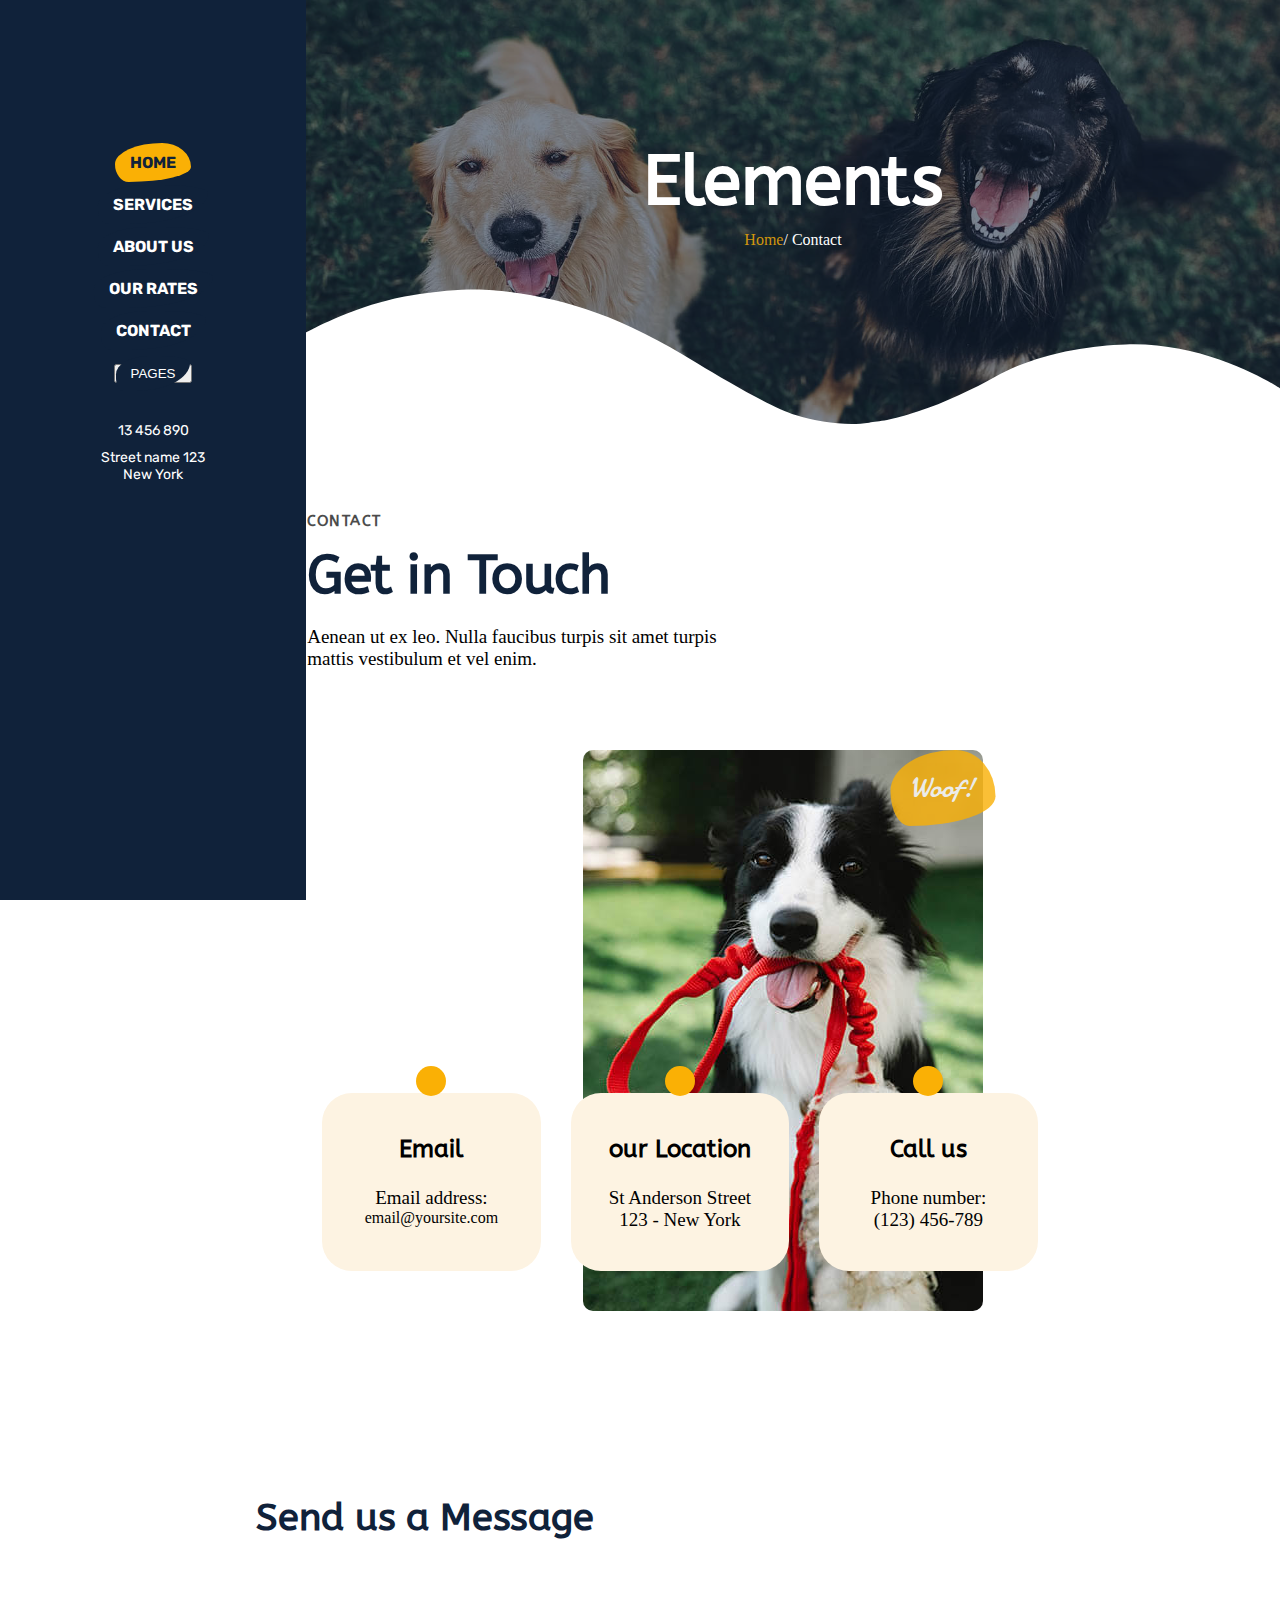
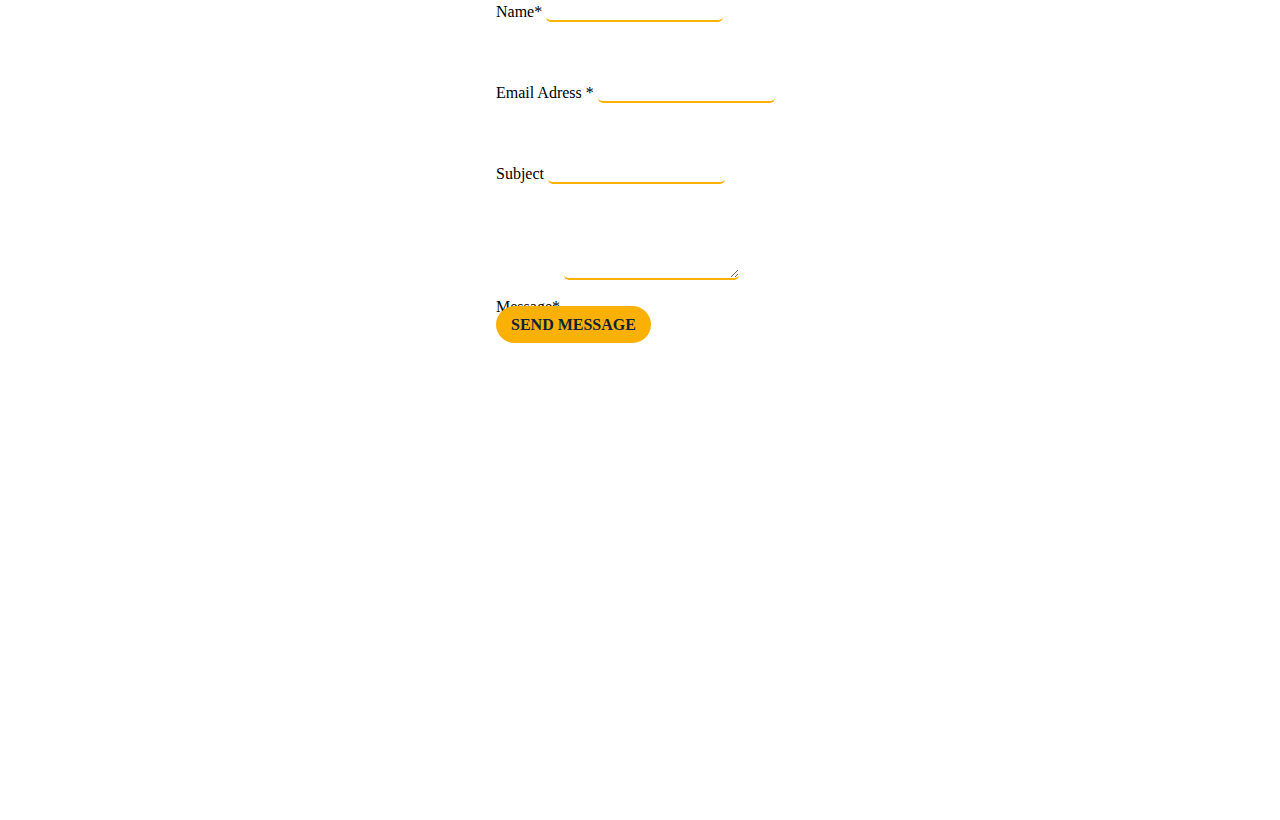
==== contact.html @ a0f6795f "first" ====
<!DOCTYPE html>
<html lang="en">

<head>
    <meta charset="UTF-8">
    <meta http-equiv="X-UA-Compatible" content="IE=edge">
    <meta name="viewport" content="width=device-width, initial-scale=1.0">
    <title>Document</title>
    <link rel="stylesheet" href="https://cdnjs.cloudflare.com/ajax/libs/font-awesome/6.3.0/css/all.min.css"
        integrity="sha512-SzlrxWUlpfuzQ+pcUCosxcglQRNAq/DZjVsC0lE40xsADsfeQoEypE+enwcOiGjk/bSuGGKHEyjSoQ1zVisanQ=="
        crossorigin="anonymous" referrerpolicy="no-referrer" />
    <link rel="preconnect" href="https://fonts.googleapis.com">
    <link rel="preconnect" href="https://fonts.gstatic.com" crossorigin>
    <link href="https://fonts.googleapis.com/css2?family=Rubik:wght@300;400;600&display=swap" rel="stylesheet">
    <link rel="preconnect" href="https://fonts.googleapis.com">
    <link rel="preconnect" href="https://fonts.gstatic.com" crossorigin>
    <link href="https://fonts.googleapis.com/css2?family=ABeeZee&family=Damion&display=swap" rel="stylesheet">
    <link rel="stylesheet" href="vendors/bootstrap.css">

    <link rel="stylesheet" href="css/style.css">
</head>

<body>
    <header id="header1">
        <div class="container">
            <div class="boxes">
                <div class="box ">
                    <img src="img/header-logo.png" alt="">
                </div>
                <div class="box box1">

                    <button class="navbar-toggler" type="button" data-bs-toggle="collapse"
                        data-bs-target="#navbarSupportedContent" aria-controls="navbarSupportedContent"
                        aria-expanded="false" aria-label="Toggle navigation">
                        <i class="fa-solid fa-bars text-light"></i>
                    </button>
                </div>
            </div>
            <div class="collapse navbar--collapse pb-5" id="navbarSupportedContent">

                <div class="scroll">
                    <ul class="link-bar">
                        <li>
                            <a href="#" class="button1">Home</a>
                        </li>
                        <li>
                            <a href="#" class="">Services</a>
                        </li>
                        <li>
                            <a href="#" class="">ABOUT US</a>
                        </li>
                        <li>
                            <a href="#" class="">OUR RATES</a>
                        </li>
                        <li>
                            <a href="#" class="">CONTACT</a>
                        </li>
                        <li class="pages">
                            <button class="navbar-toggler" type="button" data-bs-toggle="collapse"
                                data-bs-target="#navbarSupportedContent1" aria-controls="navbarSupportedContent"
                                aria-expanded="false" aria-label="Toggle navigation">
                                <a href="#">PAGES <i class="fa-solid fa-caret-right"></i></a>
                            </button>




                            <div class="collapse navbar-collapse" id="navbarSupportedContent1">
                                <div class="dropdown">

                                    <ul class="">
                                        <li><a class="dropdown-item p-0 m-0" href="#">
                                                Services Single</a></li>
                                        <li><a class="dropdown-item p-0 m-0" href="#">Blog</a></li>
                                        <li><a class="dropdown-item p-0 m-0" href="#">Blog post</a></li>
                                        <li><a class="dropdown-item p-0 m-0" href="#">Elements</a></li>
                                    </ul>
                                </div>
                            </div>
                        </li>
                    </ul>
                </div>
            </div>

            <ul class="link-bar1">
                <li>
                    <a href="#" class="button1">Home</a>
                </li>
                <li>
                    <a href="#" class="">Services</a>
                </li>
                <li>
                    <a href="#" class="">ABOUT US</a>
                </li>
                <li>
                    <a href="#" class="">OUR RATES</a>
                </li>
                <li>
                    <a href="#" class="">CONTACT</a>
                </li>
                <li class="pages">
                    <button class="navbar-toggler" type="button" data-bs-toggle="collapse"
                        data-bs-target="#navbarSupportedContent1" aria-controls="navbarSupportedContent"
                        aria-expanded="false" aria-label="Toggle navigation">
                        <a href="#">PAGES <i class="fa-solid fa-caret-right"></i></a>
                    </button>




                    <div class="collapse navbar-collapse" id="navbarSupportedContent1">
                        <div class="dropdown">

                            <ul class="">
                                <li><a class="dropdown-item p-0 m-0" href="#">
                                        Services Single</a></li>
                                <li><a class="dropdown-item p-0 m-0" href="#">Blog</a></li>
                                <li><a class="dropdown-item p-0 m-0" href="#">Blog post</a></li>
                                <li><a class="dropdown-item p-0 m-0" href="#">Elements</a></li>
                            </ul>
                        </div>
                    </div>
                </li>
            </ul>

            <ul class="link-bar2">
                <li>
                    <i class="fa-solid fa-phone text-warning me-2"></i>13 456 890
                </li>
                <li>
                    <i class="fa-solid fa-location-dot text-warning me-2"></i>
                    Street name 123 <br>
                    New York
                </li>
                <li class=" p-3">
                    <div class="icons d-flex justify-content-evenly">
                        <a href="#">
                            <i class="fa-brands fa-facebook  fs-5"></i>
                        </a>
                        <a href="#">
                            <i class="fa-brands fa-instagram  fs-5"></i>
                        </a>
                        <a href="#">
                            <i class="fa-solid fa-envelope  fs-5"></i>
                        </a>
                    </div>

                </li>
            </ul>
        </div>
    </header>
    <section id="contact1">
        <div class="slide">
            <img src="img/pageheader.jpg" alt="" class="img-fluid" />
        </div>
        <div class="overlay">
            <div class="text">
                <h1 class="animate_animated animate_fadeInLeft">Elements</h1>
                <p id="home-txt"><a href="#">Home</a>/</p>
                <p id="our-rates-txt"><a href="#">Contact</a></p>
            </div>
        </div>
        <svg class="svg-divider" xmlns="http://www.w3.org/2000/svg" viewBox="0 0 1000 100" preserveAspectRatio="none">
            <path fill="#fff" d="M421.9,6.5c22.6-2.5,51.5,0.4,75.5,5.3c23.6,4.9,70.9,23.5,100.5,35.7c75.8,32.2,133.7,44.5,192.6,49.7
           c23.6,2.1,48.7,3.5,103.4-2.5c54.7-6,106.2-25.6,106.2-25.6V0H0v30.3c0,0,72,32.6,158.4,30.5c39.2-0.7,92.8-6.7,134-22.4
           c21.2-8.1,52.2-18.2,79.7-24.2C399.3,7.9,411.6,7.5,421.9,6.5z"></path>
        </svg>
    </section>
    <section id="contact2">
        <div class="container">
            <div class="row ">
                <div class="col-xl-7">
                    <div class="txtbox">
                        <h6><i class="fa-solid fa-paw"></i>CONTACT</h6>
                        <h2>Get in Touch</h2>
                        <p>Aenean ut ex leo. Nulla faucibus turpis sit amet turpis <br> mattis vestibulum et vel enim.</p>
                    </div>
                </div>
                <div class="order-xl-2 col-xl-12">
                    <div class="boxes">
                        <div class="box">
                            <i class="fa-solid fa-envelope"></i>
                            <h5>Email</h5>
                            <p>Email address:</p>
                            <a href="">email@yoursite.com</a>
                        </div>
                        <div class="box">
                            <i class="fa-solid fa-location-pin"></i>
                            <h5>our Location</h5>
                            <p>St Anderson Street 123 - New York</p>
                        </div>
                        <div class="box">
                            <i class="fa-solid fa-phone"></i>
                            <h5>Call us</h5>
                            <p>Phone number: <br>
                                (123) 456-789</p>
                        </div>
                    </div>
                </div>
                <div class=" col-xl-5 ">
                    <div class="imgbox order-xl-1">

                        <img src="img/contact.jpg" alt="">
                        <span>Woof!</span>
                    </div>


                </div>
            </div>
        </div>
    </section>
    <section id="contact3">
        <div class="container">
            <div class="txtbox">
                <h3 class="text-center mb-5">Send us a Message</h3>
            </div>

            <div class="form">
                <div class="row">
                <div class="mb-3 col-md-6">
                    <label for="floatingInput">Name*</label>
                    <input type="text" class="form-control" id="floatingInput" placeholder="">

                </div>
                <div class="mb-3 col-md-6">
                    <label for="floatingInput2">Email Adress *</label>
                    <input type="email" class="form-control" id="floatingInput2" placeholder="">
                </div>
                <div class="">
                    <label for="floatingSubject">Subject</label>
                    <input type="text" class="form-control" id="floatingSubject" placeholder="">
                </div>
                <div class="mt-2">
                    <label for="floatingTextarea">Message*</label>
                    <textarea class="form-control" placeholder="" id="floatingTextarea"></textarea>
                </div>
            <a href="">SEND MESSAGE</a>

            </div>
            </div>
        </div>
    </section>
    <section id="contact4">
        <iframe src="https://www.google.com/maps/embed?pb=!1m14!1m8!1m3!1d12157.177261269924!2d49.829626!3d40.3801692!3m2!1i1024!2i768!4f13.1!3m3!1m2!1s0x40307d6dac25bf3d%3A0x9078c77f64b0ce50!2sCompar%20Academy!5e0!3m2!1saz!2saz!4v1678789661859!5m2!1saz!2saz" height="450" style="border:0;" allowfullscreen="" loading="lazy" referrerpolicy="no-referrer-when-downgrade"></iframe>
    </section>
 

</body>

</html>
---- css/style.css ----
#header1 {
  font-family: "Rubik", sans-serif;
  background-color: #10223A;
  width: 100%;
  height: auto;
  position: fixed;
  z-index: 999;
  padding: 10px 0;
}
#header1 .boxes {
  display: flex;
  justify-content: space-between;
  align-items: center;
}
#header1 .boxes .box1 {
  display: block;
}
#header1 .boxes .box img {
  width: 100%;
  max-height: 60px;
}
#header1 .boxes .box i {
  display: block;
  font-size: 25px;
}
#header1 .scroll {
  display: block;
  overflow: scroll;
  width: 100%;
  height: 400px;
  overflow-x: hidden;
}
#header1 .scroll::-webkit-scrollbar {
  background: #777;
  width: 10px;
  height: 8px;
}
#header1 .scroll::-webkit-scrollbar-thumb {
  background: #fff;
}
#header1 .link-bar {
  padding: 20px 0;
  text-transform: uppercase;
  text-align: center;
}
#header1 .link-bar li {
  padding: 1px 0;
  margin: 5px 0;
  font-weight: 700;
}
#header1 .link-bar li a {
  color: #fff;
  transition: 1s;
  background-color: #10223A;
  border-radius: 62% 56% 100% 14%/73% 27% 113% 48%;
  display: block;
  padding: 10px 15px;
  margin: 9px 0;
}
#header1 .link-bar li a:hover {
  background-color: #FAB005;
  border-radius: 62% 38% 82% 18%/54% 61% 39% 46%;
  padding: 10px 15px;
  margin: 9px 0;
  color: #10223A;
}
#header1 .link-bar .pages {
  position: relative;
}
#header1 .link-bar .pages:hover .dropdown {
  display: block;
}
#header1 .link-bar .pages .dropdown {
  background-color: #fff;
  position: absolute;
  width: 100%;
  border-radius: 5px;
  border: 1px solid gainsboro;
}
#header1 .link-bar .pages .dropdown ul li {
  margin: 0;
  padding: 4px 0;
}
#header1 .link-bar .pages .dropdown ul li a {
  color: #000;
  border-radius: 0;
  background-color: #fff;
  padding: 3px 0 !important;
  margin: 0 !important;
  display: inline-block;
  width: 100%;
}
#header1 .link-bar .pages .dropdown ul li a:hover {
  background-color: #FAB005;
  color: #fff;
}
#header1 .link-bar1 {
  display: none;
}
#header1 .link-bar2 {
  display: none;
  font-size: 14px;
}
#header1 .link-bar2 li {
  color: #fff;
  padding: 5px 0;
}
#header1 .link-bar2 li .icons i {
  color: #FAB005;
  transition: 0.3s;
}
#header1 .link-bar2 li .icons i:hover {
  color: #fff;
}
#header1 .link-bar2 li i {
  font-size: 13px;
}

h1 {
  font-size: 2.4em;
}

h2 {
  font-size: 2em;
}

h3 {
  font-size: 1.7em;
}

h4 {
  font-size: 1.5em;
}

h5 {
  font-size: 1.5em;
  line-height: 1.4;
  font-weight: 700;
  margin-bottom: 20px;
}

h1, h2, h3, h4, h5, h6 {
  font-family: "ABeeZee", serif;
}

@media (min-width: 768px) {
  #header1 {
    font-family: "Rubik", sans-serif;
    background-color: #10223A;
    width: 100%;
    height: auto;
    position: fixed;
    z-index: 999;
    padding: 10px 0;
  }
  #header1 .boxes {
    display: flex;
    justify-content: space-between;
    align-items: center;
  }
  #header1 .boxes .box1 {
    display: block;
  }
  #header1 .boxes .box img {
    width: 100%;
    max-height: 60px;
  }
  #header1 .boxes .box i {
    display: block;
    font-size: 25px;
  }
  #header1 .scroll {
    display: block;
    overflow: scroll;
    width: 100%;
    height: 400px;
    overflow-x: hidden;
  }
  #header1 .scroll::-webkit-scrollbar {
    background: #777;
    width: 10px;
    height: 8px;
  }
  #header1 .scroll::-webkit-scrollbar-thumb {
    background: #fff;
  }
  #header1 .link-bar {
    padding: 20px 0;
    text-transform: uppercase;
    text-align: center;
  }
  #header1 .link-bar li {
    padding: 1px 0;
    margin: 5px 0;
    font-weight: 700;
  }
  #header1 .link-bar li a {
    color: #fff;
    transition: 1s;
    background-color: #10223A;
    border-radius: 62% 56% 100% 14%/73% 27% 113% 48%;
    display: block;
    padding: 10px 15px;
    margin: 9px 0;
  }
  #header1 .link-bar li a:hover {
    background-color: #FAB005;
    border-radius: 62% 38% 82% 18%/54% 61% 39% 46%;
    padding: 10px 15px;
    margin: 9px 0;
    color: #10223A;
  }
  #header1 .link-bar .pages {
    position: relative;
  }
  #header1 .link-bar .pages:hover .dropdown {
    display: block;
  }
  #header1 .link-bar .pages .dropdown {
    background-color: #fff;
    position: absolute;
    width: 100%;
    border-radius: 5px;
    border: 1px solid gainsboro;
  }
  #header1 .link-bar .pages .dropdown ul li {
    margin: 0;
    padding: 4px 0;
  }
  #header1 .link-bar .pages .dropdown ul li a {
    color: #000;
    border-radius: 0;
    background-color: #fff;
    padding: 3px 0 !important;
    margin: 0 !important;
    display: inline-block;
    width: 100%;
  }
  #header1 .link-bar .pages .dropdown ul li a:hover {
    background-color: #FAB005;
    color: #fff;
  }
  #header1 .link-bar1 {
    display: none;
  }
  #header1 .link-bar2 {
    display: none;
    font-size: 14px;
  }
  #header1 .link-bar2 li {
    color: #fff;
    padding: 5px 0;
  }
  #header1 .link-bar2 li .icons i {
    color: #FAB005;
    transition: 0.3s;
  }
  #header1 .link-bar2 li .icons i:hover {
    color: #fff;
  }
  #header1 .link-bar2 li i {
    font-size: 13px;
  }
  h1 {
    font-size: 4.3em;
    line-height: 1em;
    margin-bottom: 15px;
    letter-spacing: -0.5px;
    font-weight: 700;
  }
  h2 {
    margin-bottom: 20px;
    font-weight: 700;
    line-height: 1.1;
    font-size: 3.4em;
    margin-bottom: 20px;
    letter-spacing: -0.5px;
  }
  h3 {
    font-size: 2.4em;
    font-weight: 700;
    letter-spacing: -0.2px;
    margin-bottom: 20px;
    line-height: 1.2;
  }
  h4 {
    font-size: 1.8em;
    line-height: 1.2em;
    font-weight: 700;
    margin-bottom: 20px;
  }
}
@media (min-width: 992px) {
  #header1 {
    font-family: "Rubik", sans-serif;
    background-color: #10223A;
    width: 100%;
    height: auto;
    position: fixed;
    z-index: 999;
    padding: 10px 0;
  }
  #header1 .boxes {
    display: flex;
    justify-content: space-between;
    align-items: center;
  }
  #header1 .boxes .box1 {
    display: block;
  }
  #header1 .boxes .box img {
    width: 100%;
    max-height: 60px;
  }
  #header1 .boxes .box i {
    display: block;
    font-size: 25px;
  }
  #header1 .scroll {
    display: block;
    overflow: scroll;
    width: 100%;
    height: 400px;
    overflow-x: hidden;
  }
  #header1 .scroll::-webkit-scrollbar {
    background: #777;
    width: 10px;
    height: 8px;
  }
  #header1 .scroll::-webkit-scrollbar-thumb {
    background: #fff;
  }
  #header1 .link-bar {
    padding: 20px 0;
    text-transform: uppercase;
    text-align: center;
  }
  #header1 .link-bar li {
    padding: 1px 0;
    margin: 5px 0;
    font-weight: 700;
  }
  #header1 .link-bar li a {
    color: #fff;
    transition: 1s;
    background-color: #10223A;
    border-radius: 62% 56% 100% 14%/73% 27% 113% 48%;
    display: block;
    padding: 10px 15px;
    margin: 9px 0;
  }
  #header1 .link-bar li a:hover {
    background-color: #FAB005;
    border-radius: 62% 38% 82% 18%/54% 61% 39% 46%;
    padding: 10px 15px;
    margin: 9px 0;
    color: #10223A;
  }
  #header1 .link-bar .pages {
    position: relative;
  }
  #header1 .link-bar .pages:hover .dropdown {
    display: block;
  }
  #header1 .link-bar .pages .dropdown {
    background-color: #fff;
    position: absolute;
    width: 100%;
    border-radius: 5px;
    border: 1px solid gainsboro;
  }
  #header1 .link-bar .pages .dropdown ul li {
    margin: 0;
    padding: 4px 0;
  }
  #header1 .link-bar .pages .dropdown ul li a {
    color: #000;
    border-radius: 0;
    background-color: #fff;
    padding: 3px 0 !important;
    margin: 0 !important;
    display: inline-block;
    width: 100%;
  }
  #header1 .link-bar .pages .dropdown ul li a:hover {
    background-color: #FAB005;
    color: #fff;
  }
  #header1 .link-bar1 {
    display: none;
  }
  #header1 .link-bar2 {
    display: none;
    font-size: 14px;
  }
  #header1 .link-bar2 li {
    color: #fff;
    padding: 5px 0;
  }
  #header1 .link-bar2 li .icons i {
    color: #FAB005;
    transition: 0.3s;
  }
  #header1 .link-bar2 li .icons i:hover {
    color: #fff;
  }
  #header1 .link-bar2 li i {
    font-size: 13px;
  }
}
@media (min-width: 1200px) {
  #header1 {
    font-family: "Rubik", sans-serif;
    background-color: #10223A;
    width: 34vh;
    height: 100vh;
    position: fixed;
    z-index: 999;
    top: 0;
    left: 0;
    text-align: center;
    padding: 100px 0;
  }
  #header1 .boxes .box1 {
    display: none;
  }
  #header1 .boxes .box {
    margin: auto;
  }
  #header1 .boxes .box img {
    width: 100%;
    max-height: 170px;
  }
  #header1 .boxes .box i {
    display: none;
  }
  #header1 .scroll {
    display: none;
  }
  #header1 .link-bar {
    display: block;
    padding: 20px 0;
    text-transform: uppercase;
  }
  #header1 .link-bar li {
    padding: 9px 0;
    margin: 5px 0;
    font-weight: 700;
  }
  #header1 .link-bar li a {
    color: #fff;
    transition: 1s;
    background-color: #10223A;
    border-radius: 62% 56% 100% 14%/73% 27% 113% 48%;
    padding: 10px 15px;
    margin: 9px 0;
  }
  #header1 .link-bar li a:hover {
    background-color: #FAB005;
    border-radius: 62% 38% 82% 18%/54% 61% 39% 46%;
    padding: 10px 15px;
    margin: 9px 0;
    color: #10223A;
  }
  #header1 .link-bar .pages {
    position: relative;
  }
  #header1 .link-bar .pages:hover .dropdown {
    display: block;
  }
  #header1 .link-bar .pages .dropdown {
    display: none;
    background-color: #fff;
    position: absolute;
    top: 40%;
    left: 91%;
    width: 190px;
    border-radius: 5px;
    border: 1px solid gainsboro;
  }
  #header1 .link-bar .pages .dropdown ul li {
    margin: 0;
    padding: 4px 0;
  }
  #header1 .link-bar .pages .dropdown ul li a {
    color: #000;
    border-radius: 0;
    background-color: #fff;
    padding: 3px 0 !important;
    margin: 0 !important;
    display: inline-block;
    width: 100%;
  }
  #header1 .link-bar .pages .dropdown ul li a:hover {
    background-color: #FAB005;
    color: #fff;
  }
  #header1 .link-bar1 {
    display: block;
    padding: 20px 0;
    text-transform: uppercase;
  }
  #header1 .link-bar1 li {
    padding: 9px 0;
    margin: 5px 0;
    font-weight: 700;
  }
  #header1 .link-bar1 li a {
    color: #fff;
    transition: 1s;
    background-color: #10223A;
    border-radius: 62% 56% 100% 14%/73% 27% 113% 48%;
    padding: 10px 15px;
    margin: 9px 0;
  }
  #header1 .link-bar1 li a:hover {
    background-color: #FAB005;
    border-radius: 62% 38% 82% 18%/54% 61% 39% 46%;
    padding: 10px 15px;
    margin: 9px 0;
    color: #10223A;
  }
  #header1 .link-bar1 .pages {
    position: relative;
  }
  #header1 .link-bar1 .pages:hover .dropdown {
    display: block;
  }
  #header1 .link-bar1 .pages .dropdown {
    display: none;
    background-color: #fff;
    position: absolute;
    top: 40%;
    left: 91%;
    width: 190px;
    border-radius: 5px;
    border: 1px solid gainsboro;
  }
  #header1 .link-bar1 .pages .dropdown ul li {
    margin: 0;
    padding: 4px 0;
  }
  #header1 .link-bar1 .pages .dropdown ul li a {
    color: #000;
    border-radius: 0;
    background-color: #fff;
    padding: 9px 0 !important;
    margin: 0 !important;
    display: inline-block;
    width: 100%;
  }
  #header1 .link-bar1 .pages .dropdown ul li a:hover {
    background-color: #FAB005;
    color: #fff;
  }
  #header1 .link-bar2 {
    display: block;
    font-size: 14px;
  }
  #header1 .link-bar2 li {
    color: #fff;
    padding: 5px 0;
  }
  #header1 .link-bar2 li .icons i {
    color: #FAB005;
    transition: 0.3s;
  }
  #header1 .link-bar2 li .icons i:hover {
    color: #fff;
  }
  #header1 .link-bar2 li i {
    font-size: 13px;
  }
}
#home1 {
  width: 100%;
  height: auto;
  position: relative;
  right: 0;
  top: 80px;
  background-color: rgba(16, 34, 58, 0.5450980392);
  margin-bottom: 70px;
}
#home1 .overlay {
  width: 100%;
  height: 100%;
  position: absolute;
  z-index: 5 !important;
  top: 0;
  left: 0;
  background-color: rgba(16, 34, 58, 0.5450980392);
}
#home1 .overlay .txtbox {
  width: 90%;
  color: white;
  position: absolute;
  top: 50%;
  left: 50%;
  transform: translate(-50%, -50%);
  text-align: center;
  line-height: 17px;
}
#home1 .overlay .txtbox p {
  font-size: 2rem;
}
#home1 .overlay .txtbox span {
  display: block;
  font-size: 20px;
  margin-bottom: 2rem;
}
#home1 .overlay .txtbox h1 {
  font-size: 2rem;
}
#home1 .overlay .txtbox a {
  padding: 10px 15px;
  background-color: #FAB005;
  border-radius: 20px;
  color: #10223A;
  font-weight: bold;
  transition: 0.3s;
}
#home1 .overlay .txtbox a:hover {
  background-color: #10223A;
  color: white;
  box-shadow: rgba(250, 250, 255, 0.8) 0px 7px 29px 0px;
}
#home1 .slide img {
  width: 100%;
  height: 70vh;
  -o-object-fit: cover;
     object-fit: cover;
  -o-object-position: center;
     object-position: center;
}
#home1 svg {
  position: absolute;
  z-index: 6;
  bottom: -1px;
  width: 100%;
  height: 10%;
  transform: rotate(180deg);
}

#home2 {
  width: 100%;
  padding-top: 3rem;
  height: auto;
}
#home2 .imgbox {
  position: relative;
}
#home2 .imgbox img {
  border-radius: 10px;
  width: 100%;
  height: 100%;
}
#home2 .imgbox span {
  position: absolute;
  top: 0;
  left: 0;
  background-color: #FAB005;
  padding: 20px;
  position: absolute;
  font-size: 30px;
  opacity: 0.8;
  margin-top: -20px;
  color: #fff;
  line-height: 1.2;
  border-radius: 62% 38% 82% 18%/54% 61% 39% 46%;
  font-family: "Damion", serif;
}
#home2 .txtbox {
  padding-top: 3rem;
}
#home2 .txtbox h6 {
  font-weight: 700;
  font-size: 15px;
  opacity: 0.7;
  letter-spacing: 1.5px;
  margin-bottom: 0.7rem;
  line-height: 1.6rem;
}
#home2 .txtbox h6 i {
  color: #FDE3A7;
  font-size: 25px;
  transform: rotate(45deg);
}
#home2 .txtbox h2 {
  font-weight: bold;
  font-family: "ABeeZee", serif;
  margin-bottom: 20px;
  color: #10223A;
}
#home2 .txtbox p {
  margin-bottom: 2.5rem;
  font-size: 18px;
}
#home2 .txtbox a {
  padding: 10px 20px;
  background-color: #FAB005;
  border-radius: 20px;
  color: #10223A;
  font-weight: bold;
  transition: 0.3s;
}
#home2 .txtbox a:hover {
  background-color: #10223A;
  color: white;
}

#home3 {
  padding-top: 3.5rem;
  width: 90%;
  height: auto;
  margin: auto;
}
#home3 .boxes .box img {
  border-radius: 5px;
}
#home3 .boxes .box .img-none {
  display: none;
}
#home3 .dots {
  display: flex;
  justify-content: center;
  margin-top: 20px;
}
#home3 .dots i {
  font-size: 5px;
  margin-inline: 10px;
}

#home4 {
  width: 100%;
  height: auto;
}
#home4 .txtbox h6 {
  font-weight: 700;
  font-size: 15px;
  opacity: 0.7;
  letter-spacing: 1.5px;
  margin-bottom: 0.7rem;
  line-height: 1.6rem;
}
#home4 .txtbox h6 i {
  color: #FDE3A7;
  font-size: 25px;
  transform: rotate(45deg);
}
#home4 .txtbox h1 {
  font-weight: 700;
  line-height: 1.1;
  font-family: "ABeeZee", serif;
  font-size: 2.3rem;
  margin-bottom: 20px;
  letter-spacing: -0.5px;
  color: #10223A;
}
#home4 .txtbox p {
  font-size: 17px;
  line-height: 1.6;
  font-weight: 400;
  opacity: 0.9;
}
#home4 .txtbox .p1 {
  font-weight: bold;
}
#home4 .read {
  position: relative;
}
#home4 .read .choose {
  background-color: #FDF3E2;
  border-radius: 30px;
  padding: 30px;
  position: relative;
}
#home4 .read .choose h4 {
  font-family: "ABeeZee", serif;
  font-size: 1.5em;
  line-height: 1.4;
  font-weight: 700;
  margin-bottom: 20px;
  opacity: 0.8;
}
#home4 .read .choose .p1 {
  margin-bottom: 3rem;
}
#home4 .read .choose p i {
  color: #FAB005;
}
#home4 .read .choose a {
  margin-top: 20px;
  padding: 10px 35px;
  background-color: #10223A;
  color: white;
  border-radius: 20px;
  font-weight: bold;
  transition: 0.3s;
}
#home4 .read .choose a:hover {
  background-color: #FAB005;
  color: #10223A;
}
#home4 .read img {
  position: absolute;
  z-index: -1;
  height: 206px;
  width: 200px;
  right: 0;
  display: none;
}
#home4 .boxes {
  padding-top: 5rem;
}
#home4 .boxes .box {
  text-align: center;
}
#home4 .boxes .box .icon {
  margin: auto;
  width: 120px;
  padding: 25px;
  border-radius: 30% 70% 70% 30%/30% 45% 55% 70%;
  background-color: #FDF3E2;
  transition: all ease-in-out 0.3s;
}
#home4 .boxes .box .icon:hover {
  transform: scale(1.2);
  border-radius: 57% 43% 31% 69%/54% 61% 39% 46%;
}
#home4 .boxes .box h5 {
  margin-block: 2rem;
  font-family: "ABeeZee", serif;
  font-size: 1.5em;
  line-height: 1.4;
  font-weight: 700;
  margin-bottom: 20px;
}
#home4 .boxes .box p {
  font-size: 16px;
  opacity: 0.9;
}

#home5 {
  width: 100%;
  height: auto;
  background-color: #DEE9F7;
}
#home5 .txtbox {
  padding-top: 3rem;
  text-align: center;
}
#home5 .txtbox h6 {
  font-weight: 700;
  font-size: 15px;
  opacity: 0.7;
  letter-spacing: 1.5px;
  margin-bottom: 0.7rem;
  line-height: 1.6rem;
}
#home5 .txtbox h6 i {
  color: #FDE3A7;
  font-size: 25px;
  transform: rotate(45deg);
}
#home5 .txtbox h1 {
  font-weight: 700;
  line-height: 1.1;
  font-family: "ABeeZee", serif;
  font-size: 2rem;
  margin-bottom: 20px;
  letter-spacing: -0.5px;
  color: #10223A;
}
#home5 .txtbox p {
  margin-bottom: 2.5rem;
  font-size: 19px;
}
#home5 .txtbox a {
  padding: 10px 20px;
  background-color: #FAB005;
  border-radius: 20px;
  color: #10223A;
  font-weight: bold;
  transition: 0.3s;
}
#home5 .txtbox a:hover {
  background-color: #10223A;
  color: white;
}
#home5 .modal-body {
  height: 300px;
  width: 100%;
  padding: 0;
  margin: 0;
}
#home5 .boxes .box {
  position: relative;
  height: 45vh;
  background-color: #fdf3e2;
  transition: all 0.7s ease-in-out;
}
#home5 .boxes .box h6 {
  position: absolute;
  left: 50%;
  top: 10%;
  transform: translate(-50%, -10%);
  border-bottom: 2px dotted;
  display: inline-flex;
  padding: 5px;
  border-top: 2px dotted;
  border-color: #FAB005;
  color: #231f20;
  text-transform: uppercase;
  font-family: "ABeeZee", serif;
  line-height: 1.4em;
  font-size: 1em;
  letter-spacing: 0.5px;
  font-weight: 700;
  margin-bottom: 20px;
}
#home5 .boxes .box h4 {
  position: absolute;
  left: 50%;
  top: 20%;
  transform: translate(-50%, -20%);
  font-family: "ABeeZee", serif;
  color: #231f20;
  font-size: 1.8em;
  line-height: 1.2em;
  font-weight: 700;
  margin-block: 10px;
  font-size: 25px;
}
#home5 .boxes .box .video {
  width: 100%;
  position: absolute;
  top: 75%;
  left: 50%;
  transform: translate(-50%, -75%);
}
#home5 .boxes .box .video img {
  height: 190px;
  width: 85%;
  margin-left: 9%;
  border-radius: 10px;
  position: relative;
}
#home5 .boxes .box .video a span {
  position: absolute;
  top: 50%;
  left: 50%;
  transform: translate(-50%, -50%);
}
#home5 .boxes .box .video a span i {
  color: white;
  font-size: 70px;
}
#home5 .boxes .box1 {
  border-radius: 62% 38% 82% 18%/54% 61% 39% 46%;
}
#home5 .boxes .box1:hover {
  border-radius: 30% 70% 70% 30%/30% 45% 55% 70%;
}
#home5 .boxes .box2 {
  border-radius: 30% 70% 70% 30%/30% 45% 55% 70%;
}
#home5 .boxes .box2:hover {
  border-radius: 57% 43% 31% 69%/54% 61% 39% 46%;
}
#home5 .boxes .box3 {
  border-radius: 30% 70% 70% 30%/30% 45% 55% 70%;
}
#home5 .boxes .box3:hover {
  border-radius: 57% 43% 31% 69%/54% 61% 39% 46%;
}
#home5 .ornaments {
  display: flex;
  justify-content: space-between;
}

#home6 {
  padding-top: 10%;
}
#home6 .txtbox {
  width: 100%;
}
#home6 .txtbox h6 {
  font-weight: 700;
  font-size: 15px;
  opacity: 0.7;
  letter-spacing: 1.5px;
  margin-bottom: 0.7rem;
  line-height: 1.6rem;
}
#home6 .txtbox h6 i {
  color: #FDE3A7;
  font-size: 25px;
  transform: rotate(45deg);
}
#home6 .txtbox h1 {
  font-weight: 700;
  line-height: 1.1;
  font-family: "ABeeZee", serif;
  font-size: 3rem;
  margin-bottom: 20px;
  letter-spacing: -0.5px;
  color: #10223A;
}
#home6 .steps .step {
  margin-bottom: 20px;
  display: flex;
  position: relative;
}
#home6 .steps .step .number {
  width: 42px;
  height: 42px;
  border-radius: 50%;
  border: 2px solid;
  flex-shrink: 0;
  display: flex;
  justify-content: center;
  align-items: center;
  font-size: 18px;
  font-weight: 600;
  margin-right: 14px;
  background-color: #FAB005;
  color: #10223A;
  border-color: #FAB005;
}
#home6 .steps .step .info .title {
  font-size: 22px;
  font-weight: 600;
  margin: 0 0 8px;
}
#home6 .steps .step .info .text {
  font-size: 17px;
  padding-bottom: 0;
  margin: 0;
}
#home6 .steps .step::after {
  content: "";
  position: absolute;
  left: 20px;
  top: 42px;
  height: 100%;
  width: 3px;
  background-color: #FAB005;
}
#home6 .steps .step2 {
  display: flex;
  position: relative;
}
#home6 .steps .step2 .number {
  width: 42px;
  height: 42px;
  border-radius: 50%;
  border: 2px solid;
  flex-shrink: 0;
  display: flex;
  justify-content: center;
  align-items: center;
  font-size: 18px;
  font-weight: 600;
  margin-right: 14px;
  background-color: #FAB005;
  color: #10223A;
  border-color: #FAB005;
}
#home6 .steps .step2 .info .title {
  font-size: 22px;
  font-weight: 600;
  margin: 0 0 8px;
}
#home6 .steps .step2 .info .text {
  font-size: 17px;
  padding-bottom: 0;
  margin: 0;
}
#home6 .imgbox {
  position: relative;
  padding-top: 10%;
  display: flex;
  justify-content: center;
}
#home6 .imgbox .dog {
  border-radius: 30% 70% 70% 30%/30% 45% 55% 70%;
  transition: all 0.7s ease-in-out;
}
#home6 .imgbox .dog:hover {
  border-radius: 57% 43% 31% 69%/54% 61% 39% 46%;
}
#home6 .imgbox .ornament {
  position: absolute;
  height: 175px;
  width: 200px;
  bottom: -5%;
  right: 65%;
}

#home7 {
  position: relative;
  left: 0;
  top: 5rem;
  width: 100%;
  height: 50vh;
  background-image: url(/img/call3.jpg);
  background-repeat: no-repeat;
  background-position: center;
  background-attachment: fixed;
  background-size: cover;
}
#home7 .box {
  padding-block: 3rem;
  position: absolute;
  width: 90%;
  height: auto;
  left: 50%;
  top: 50%;
  transform: translate(-50%, -50%);
  border-radius: 1.25rem;
  text-align: center;
}
#home7 .box a {
  color: #10223a;
  padding: 10px 20px;
  background-color: #edac14;
  font-weight: bold;
  border-radius: 1.25rem;
  transition: 0.2s ease-in-out;
}
#home7 .box a:hover {
  background-color: #10223a;
  color: white;
}
#home7 .box h3 {
  font-weight: bold;
}
#home7 .box p {
  font-size: 17px;
}

#home8 {
  position: relative;
}
#home8 .txtbox {
  padding-top: 100px;
  text-align: center;
}
#home8 .txtbox h6 {
  font-weight: 700;
  font-size: 15px;
  opacity: 0.7;
  letter-spacing: 1.5px;
  margin-bottom: 0.7rem;
  line-height: 1.6rem;
}
#home8 .txtbox h6 i {
  color: #FDE3A7;
  font-size: 25px;
  transform: rotate(45deg);
}
#home8 .txtbox h2 {
  font-weight: bold;
  font-family: "ABeeZee", serif;
  margin-bottom: 20px;
  color: #10223A;
}
#home8 .boxes {
  text-align: center;
}
#home8 .boxes .box {
  position: relative;
  background-color: #fdf3e2;
  margin-top: 6rem !important;
  border-radius: 30px;
  padding-block: 3.8rem;
}
#home8 .boxes .box h6 {
  font-weight: bold;
  text-transform: uppercase;
}
#home8 .boxes .box p {
  display: inline;
  font-size: 19px;
}
#home8 .boxes .box i {
  font-size: 20px;
  color: white;
  background-color: #FAB005;
  border-radius: 50%;
  padding: 15px;
  position: absolute;
  top: -15%;
  left: 50%;
  transform: translateX(-50%);
  transition: 0.3s;
}
#home8 .boxes .box:hover i {
  top: -20%;
}
#home8 .boxes .box a {
  font-size: 18px;
  color: black;
}
#home8 .boxes .box a:hover {
  color: #FAB005;
}
#home8 .imgbox {
  position: absolute;
  left: 50%;
  bottom: -10%;
  transform: translateX(-50%);
  width: 70%;
  z-index: -3;
}

@media (min-width: 576px) {
  #home1 .overlay .txtbox {
    width: 100%;
  }
  #home1 svg {
    transform: rotate(180deg);
  }
  #home2 .txtbox a {
    padding: 10px 30px;
  }
  #home3 {
    padding-top: 3.5rem;
    width: 90%;
    height: auto;
    margin: auto;
  }
  #home3 .boxes .box img {
    border-radius: 5px;
  }
  #home3 .boxes .box .img-none {
    display: none;
  }
  #home4 .boxes .box p {
    font-size: 18px;
  }
  #home5 .boxes .box {
    height: 60vh;
  }
  #home5 .boxes .box .video {
    width: 90%;
  }
}
@media (min-width: 768px) {
  #home1 {
    top: 0;
    right: 0;
    width: 100%;
    height: auto;
    padding-top: 3rem;
  }
  #home1 svg {
    height: 16vh;
    transform: rotate(180deg);
  }
  #home2 {
    top: 0;
    right: 0;
  }
  #home3 {
    padding-top: 3.5rem;
    width: 90%;
    height: auto;
    margin: auto;
  }
  #home3 .boxes .box img {
    border-radius: 5px;
  }
  #home3 .boxes .box .img-none {
    display: block;
  }
  #home5 .boxes .box {
    height: 60vh;
  }
  #home5 .boxes .box .video {
    width: 90%;
  }
  #home5 .boxes .box .video img {
    height: 230px;
  }
  #home6 .imgbox {
    position: relative;
  }
  #home6 .imgbox .ornament {
    position: absolute;
    height: 175px;
    width: 200px;
    bottom: -10%;
    left: 50%;
  }
}
@media (min-width: 992px) {
  #home1 {
    width: 100%;
    top: 0;
    right: 0;
    padding-top: 80px;
  }
  #home1 svg {
    height: 16vh;
  }
  #home1 .overlay .txtbox h1 {
    font-size: 70px;
  }
  #home2 {
    width: 100%;
    padding-top: 3rem;
    height: auto;
  }
  #home2 .offset-lg-1 {
    margin-left: 8.33333333%;
  }
  #home4 {
    margin: 200px 0;
  }
  #home4 .read {
    width: 80%;
    margin-left: auto;
  }
  #home4 .read img {
    position: absolute;
    top: -35%;
    right: -1.5%;
    display: block;
    height: 206px;
    width: 200px !important;
  }
}
@media (min-width: 1200px) {
  #home1 {
    width: auto;
    margin-left: 34vh;
    padding-top: 0;
    height: 100vh;
  }
  #home1 .slide {
    width: 100%;
    height: 100%;
  }
  #home1 .slide img {
    width: 100%;
    height: 100%;
  }
  #home1 svg {
    height: 16vh;
  }
  #home1 .overlay .txtbox {
    width: 48%;
  }
  #home1 .overlay .txtbox h1 {
    font-size: 70px;
  }
  #home1 .overlay .txtbox span {
    line-height: 25px;
  }
  #home2 {
    width: 70%;
    height: auto;
    margin-left: 27%;
    display: flex;
  }
  #home2 .txtbox {
    padding-top: 0;
  }
  #home3 {
    padding-top: 3.5rem;
    width: 60%;
    height: auto;
    margin-left: 30%;
  }
  #home4 {
    width: 70%;
    height: auto;
    margin-left: 24%;
  }
  #home4 .read {
    width: 91%;
    margin-left: auto;
    height: 300px;
  }
  #home4 .read .choose {
    width: 84%;
  }
  #home4 .read img {
    position: absolute;
    top: -50%;
    left: 31%;
    display: block;
    height: 206px;
    width: 200px !important;
  }
  #home5 .container2 {
    width: 70%;
    height: auto;
    margin-left: 25%;
  }
  #home5 .modal-body2 {
    width: 150%;
    height: 400px;
  }
  #home5 .ornaments {
    display: flex;
    justify-content: space-between;
  }
  #home5 .ornaments .left {
    margin-left: 16%;
  }
  #home6 {
    width: 70%;
    height: auto;
    margin-left: 25%;
  }
  #home6 .txtbox {
    width: 99%;
  }
  #home7 {
    height: 90vh;
    left: 16%;
    width: 84%;
  }
  #home7 .box {
    left: 10%;
    width: 40%;
  }
  #home8 {
    width: 70%;
    height: auto;
    margin-left: 24%;
  }
}
#contact1 {
  width: 100%;
  height: auto;
  position: relative;
  right: 0;
  top: 80px;
  background-color: rgba(16, 34, 58, 0.5450980392);
}
#contact1 .overlay {
  width: 100%;
  height: 100%;
  position: absolute;
  z-index: 5;
  top: 0;
  left: 0;
  z-index: 3;
  background-color: rgba(16, 34, 58, 0.5450980392);
}
#contact1 .overlay .text {
  position: absolute;
  top: 0;
  left: 0;
  width: 100%;
  height: 100%;
  text-align: center;
}
#contact1 .overlay .text h1 {
  font-size: 35px;
  color: white;
  margin-top: 15%;
}
#contact1 .overlay .text #home-txt {
  color: white;
  display: inline;
}
#contact1 .overlay .text #home-txt a {
  color: #D1960D;
}
#contact1 .overlay .text #home-txt a:hover {
  color: white;
}
#contact1 .overlay .text #our-rates-txt {
  display: inline;
  color: white;
}
#contact1 .overlay .text #our-rates-txt a {
  color: white;
}
#contact1 .slide img {
  width: 100%;
  max-height: 60vh;
  -o-object-fit: cover;
     object-fit: cover;
  -o-object-position: center;
     object-position: center;
}
#contact1 .text {
  animation: down-up 3s;
}
#contact1 svg {
  position: absolute;
  z-index: 5;
  bottom: -1px;
  width: 100%;
  height: 20%;
  transform: rotate(180deg);
}

#contact2 .txtbox {
  padding-top: 100px;
}
#contact2 .txtbox h6 {
  font-weight: 700;
  font-size: 15px;
  opacity: 0.7;
  letter-spacing: 1.5px;
  margin-bottom: 0.7rem;
  line-height: 1.6rem;
}
#contact2 .txtbox h6 i {
  color: #FDE3A7;
  font-size: 25px;
  transform: rotate(45deg);
}
#contact2 .txtbox h2 {
  font-weight: bold;
  font-family: "ABeeZee", serif;
  margin-bottom: 20px;
  color: #10223A;
}
#contact2 .txtbox p {
  margin-bottom: 2.5rem;
  font-size: 19px;
}
#contact2 .boxes {
  text-align: center;
}
#contact2 .boxes .box {
  position: relative;
  background-color: #fdf3e2;
  margin-top: 6rem !important;
  border-radius: 30px;
  padding-block: 3rem;
}
#contact2 .boxes .box p {
  display: inline;
  font-size: 19px;
}
#contact2 .boxes .box i {
  font-size: 20px;
  color: white;
  background-color: #FAB005;
  border-radius: 50%;
  padding: 15px;
  position: absolute;
  top: -15%;
  left: 50%;
  transform: translateX(-50%);
  transition: 0.3s;
}
#contact2 .boxes .box:hover i {
  top: -20%;
}
#contact2 .boxes .box a {
  color: black;
}
#contact2 .boxes .box a:hover {
  color: #FAB005;
}
#contact2 .imgbox {
  width: 85%;
  position: relative;
  margin: 5rem auto;
}
#contact2 .imgbox img {
  width: 100%;
  border-radius: 10px;
}
#contact2 .imgbox span {
  position: absolute;
  top: -7%;
  left: 50%;
  transform: translateX(-50%);
  background-color: #FAB005;
  padding: 20px;
  position: absolute;
  font-size: 30px;
  opacity: 0.8;
  margin-top: -20px;
  color: #fff;
  line-height: 1.2;
  border-radius: 62% 38% 82% 18%/54% 61% 39% 46%;
  font-family: "Damion", serif;
}

#contact3 {
  padding-top: 100px;
}
#contact3 .txtbox h3 {
  color: #10223A !important;
  font-weight: 700;
}
#contact3 .form {
  margin: 3rem 0 2rem 0;
}
#contact3 .form .form-control {
  border: 0;
  background: transparent;
  border-bottom: 2px solid #FAB005;
  transition: all 0.15s ease-in-out;
  border-radius: 5px;
  box-shadow: none;
  margin-block: 2rem;
}
#contact3 .form a {
  text-align: center;
  width: 25%;
  color: #10223A;
  font-weight: bold;
  font-family: inherit;
  padding: 10px 15px;
  background-color: #FAB005;
  border-radius: 20px;
  transition: 0.1s ease-in-out;
}
#contact3 .form a:hover {
  background-color: #10223A;
  color: white;
}

#contact4 {
  width: 100%;
}

@media (min-width: 576px) {
  #contact2 .imgbox {
    position: relative;
    width: 70%;
    margin-left: 10%;
  }
  #contact2 .imgbox img {
    width: 400px;
  }
  #contact2 .imgbox span {
    position: absolute;
    top: 50%;
    left: -5%;
  }
  #contact3 .form a {
    width: 40%;
  }
}
@media (min-width: 768px) {
  #contact1 {
    width: 100%;
  }
  #contact1 svg {
    height: 16vh;
  }
  #contact2 .imgbox {
    position: relative;
    width: 70%;
    margin-left: 20%;
  }
  #contact2 .imgbox img {
    width: 400px;
  }
  #contact3 .form a {
    width: 30%;
  }
}
@media (min-width: 992px) {
  #contact1 {
    width: 100%;
    top: 0;
  }
  #contact1 svg {
    height: 16vh;
  }
  #contact1 .overlay .text h1 {
    font-size: 70px;
  }
  #contact2 .imgbox {
    position: relative;
    width: 70%;
    margin-left: 29%;
  }
  #contact2 .imgbox img {
    width: 400px;
  }
  #contact3 .form a {
    width: 20%;
  }
}
@media (min-width: 1200px) {
  #contact1 {
    width: auto;
    margin-left: 34vh;
  }
  #contact1 svg {
    height: 16vh;
  }
  #contact1 .slide {
    padding-top: 0;
  }
  #contact1 .overlay .text h1 {
    font-size: 70px;
  }
  #contact2 {
    width: 950px;
    height: auto;
    position: relative;
    margin-left: 24%;
  }
  #contact2 .txtbox {
    padding-top: 75px;
  }
  #contact2 .imgbox {
    position: relative;
  }
  #contact2 .imgbox span {
    position: absolute;
    top: 20px;
    left: 360px;
  }
  #contact2 .boxes {
    display: flex;
    position: absolute;
    bottom: 5%;
    z-index: 4;
  }
  #contact2 .boxes .box {
    width: 25%;
    margin-inline: 15px;
    padding: 40px 25px;
  }
  #contact3 {
    width: 75%;
    margin-left: 20%;
  }
  #contact3 .form {
    width: 50%;
    margin: 2rem auto;
  }
  #contact3 .form a {
    width: 40%;
  }
  #contact4 {
    width: 50%;
  }
}
* {
  box-sizing: border-box;
  margin: 0;
  padding: 0;
}

a {
  text-decoration: none;
}

ul {
  list-style: none;
  padding: 0;
  margin: 0;
}

.button1 {
  background-color: #FAB005 !important;
  border-radius: 62% 38% 82% 18%/54% 61% 39% 46% !important;
  padding: 10px 15px;
  margin: 9px 0;
  color: #10223a !important;
}/*# sourceMappingURL=style.css.map */
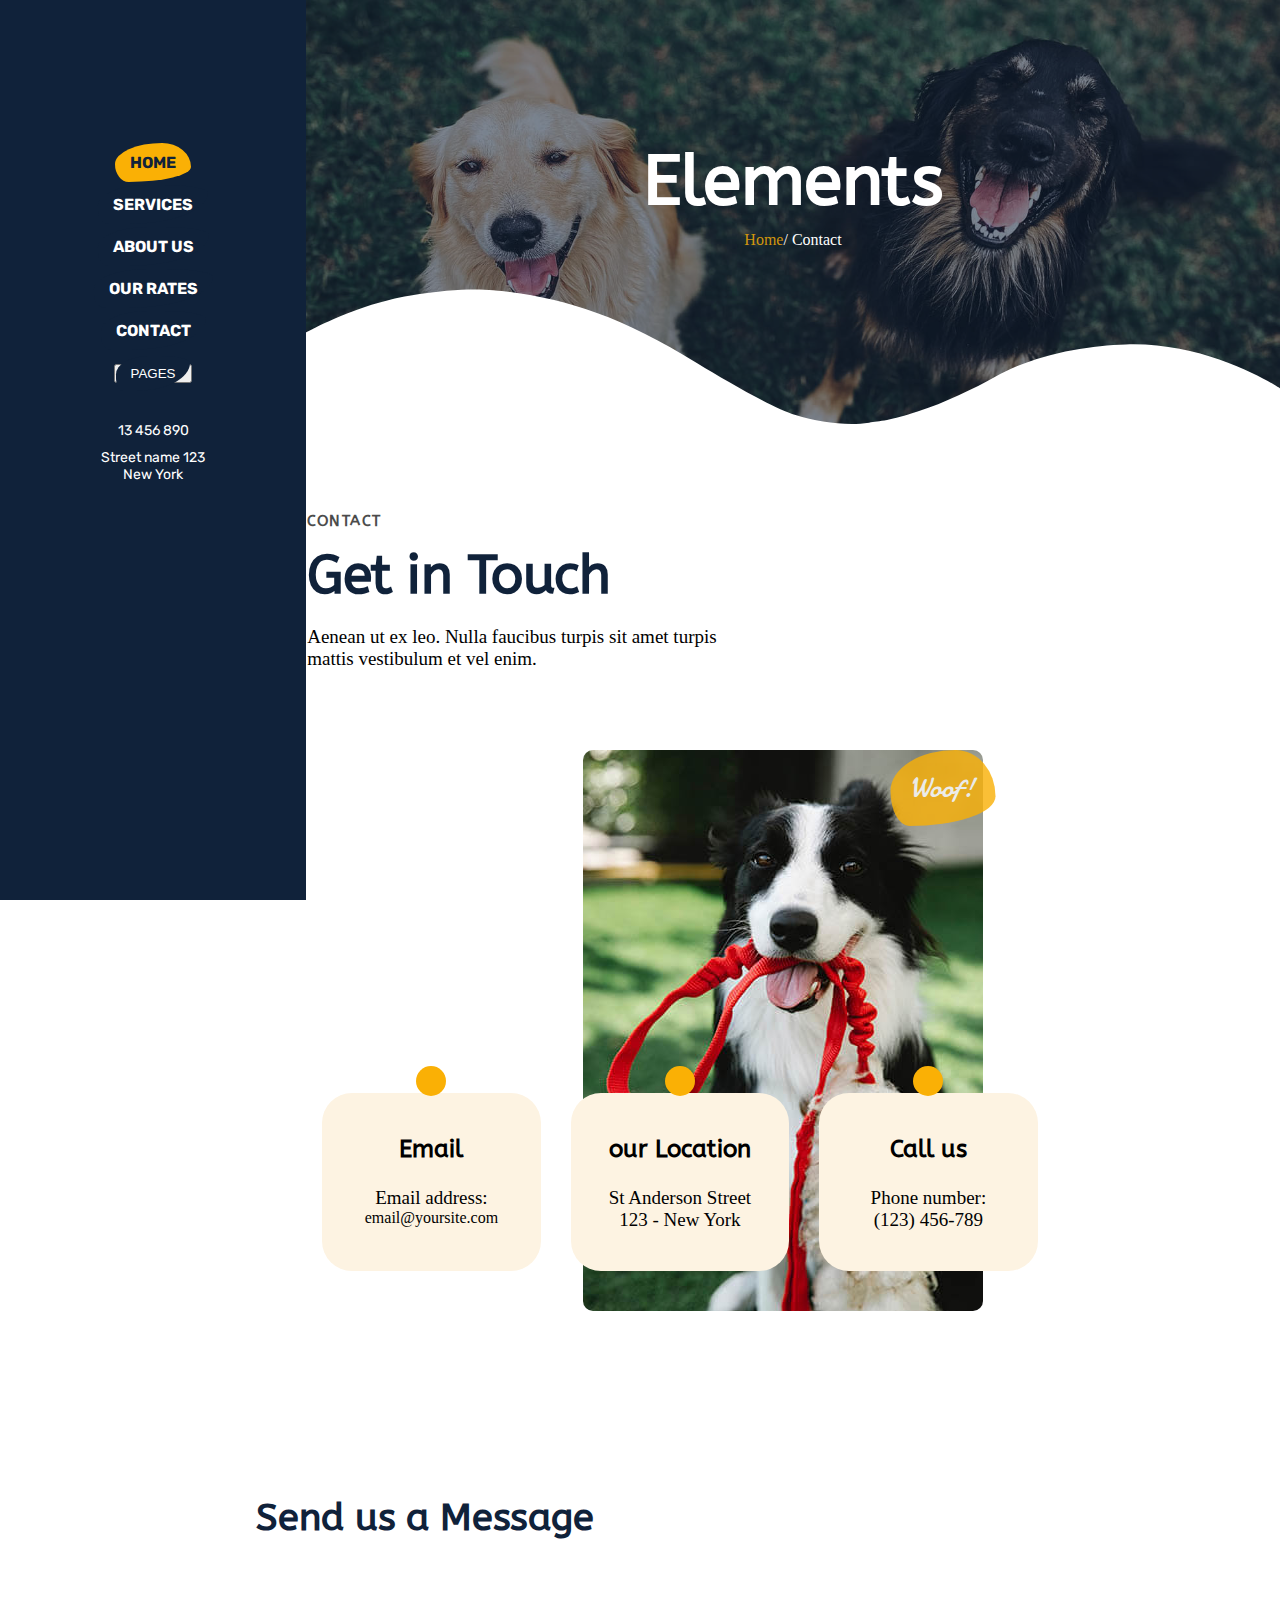
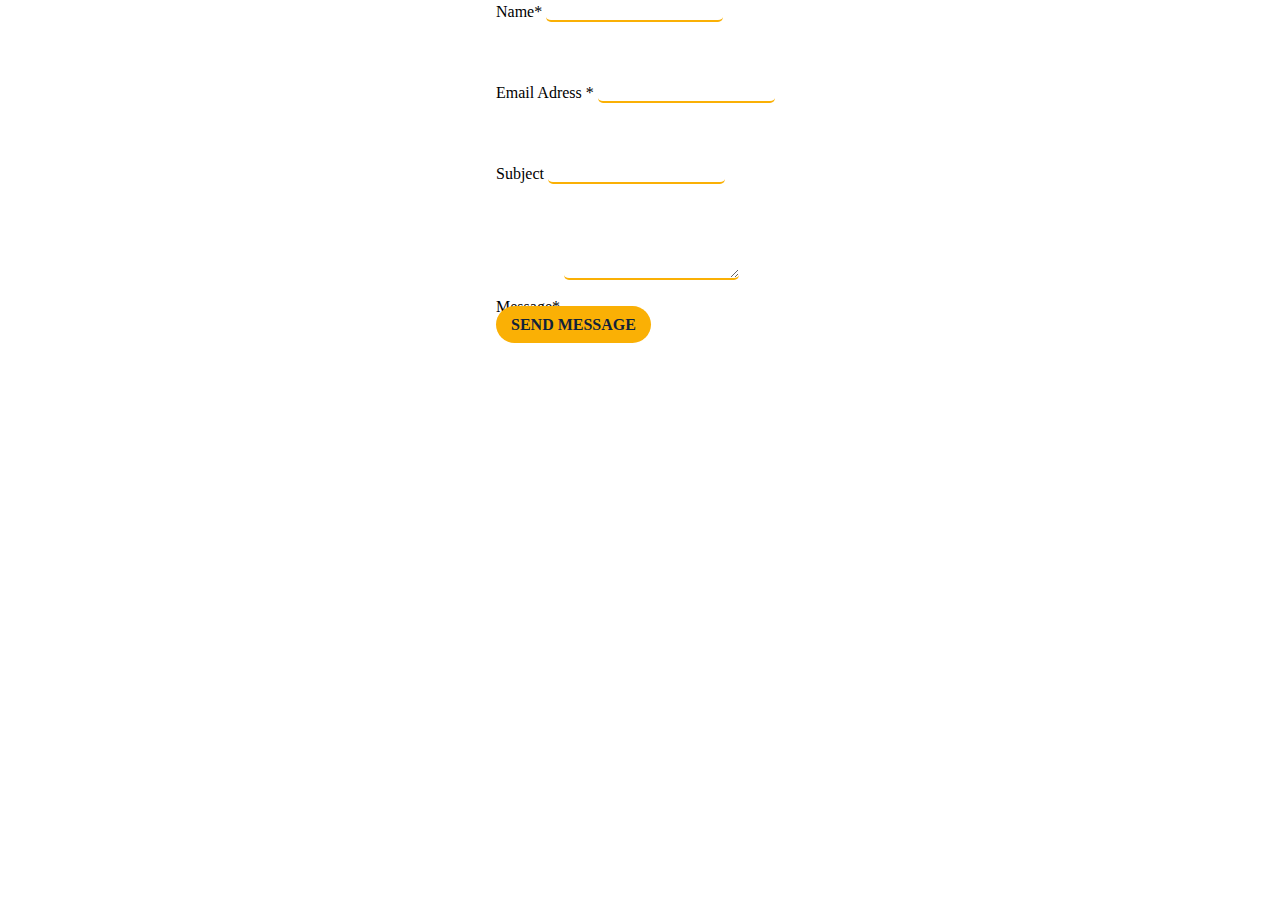
==== commit 1cde54e8: "first" ====
--- a/contact.html
+++ b/contact.html
@@ -241,7 +241,16 @@
         </div>
     </section>
     <section id="contact4">
-        <iframe src="https://www.google.com/maps/embed?pb=!1m14!1m8!1m3!1d12157.177261269924!2d49.829626!3d40.3801692!3m2!1i1024!2i768!4f13.1!3m3!1m2!1s0x40307d6dac25bf3d%3A0x9078c77f64b0ce50!2sCompar%20Academy!5e0!3m2!1saz!2saz!4v1678789661859!5m2!1saz!2saz" height="450" style="border:0;" allowfullscreen="" loading="lazy" referrerpolicy="no-referrer-when-downgrade"></iframe>
+        <div class="container-fluid p-0 m-0">
+            <div class="map-responsive">
+           <iframe src="https://www.google.com/maps/embed/v1/place?key=AIzaSyA0s1a7phLN0iaD6-UE7m4qP-z21pH0eSc&q=Eiffel+Tower+Paris+France" width="600" height="450" frameborder="0" style="border:0" allowfullscreen></iframe>
+        </div>
+        </div>
+       
+       
+       
+       
+       <!-- <iframe src="https://www.google.com/maps/embed?pb=!1m14!1m8!1m3!1d12157.177261269924!2d49.829626!3d40.3801692!3m2!1i1024!2i768!4f13.1!3m3!1m2!1s0x40307d6dac25bf3d%3A0x9078c77f64b0ce50!2sCompar%20Academy!5e0!3m2!1saz!2saz!4v1678789661859!5m2!1saz!2saz" height="450" style="border:0;" allowfullscreen="" loading="lazy" referrerpolicy="no-referrer-when-downgrade"></iframe> -->
     </section>
  
 
--- a/css/style.css
+++ b/css/style.css
@@ -715,11 +715,19 @@
   height: auto;
   margin: auto;
 }
+#home3 .boxes .box {
+  border: 3px solid transparent;
+  transition: 0.3s ease-in-out;
+}
 #home3 .boxes .box img {
   border-radius: 5px;
 }
 #home3 .boxes .box .img-none {
   display: none;
+}
+#home3 .boxes .box:hover {
+  border: 3px solid #FAB005;
+  border-radius: 7px;
 }
 #home3 .dots {
   display: flex;
@@ -1246,6 +1254,9 @@
   #home5 .boxes .box .video {
     width: 90%;
   }
+  #home7 .box a {
+    padding: 10px 40px;
+  }
 }
 @media (min-width: 768px) {
   #home1 {
@@ -1293,6 +1304,9 @@
     width: 200px;
     bottom: -10%;
     left: 50%;
+  }
+  #home7 {
+    height: 70vh;
   }
 }
 @media (min-width: 992px) {
@@ -1425,8 +1439,9 @@
     width: 84%;
   }
   #home7 .box {
-    left: 10%;
-    width: 40%;
+    left: 30%;
+    width: 30%;
+    padding-inline: 10px;
   }
   #home8 {
     width: 70%;
@@ -1624,8 +1639,18 @@
   color: white;
 }
 
-#contact4 {
-  width: 100%;
+#contact4 .map-responsive {
+  overflow: hidden;
+  padding-bottom: 50%;
+  position: relative;
+  height: 0;
+}
+#contact4 .map-responsive iframe {
+  left: 0;
+  top: 0;
+  height: 100%;
+  width: 100%;
+  position: absolute;
 }
 
 @media (min-width: 576px) {
@@ -1742,7 +1767,7 @@
     width: 40%;
   }
   #contact4 {
-    width: 50%;
+    margin-left: 16%;
   }
 }
 * {
